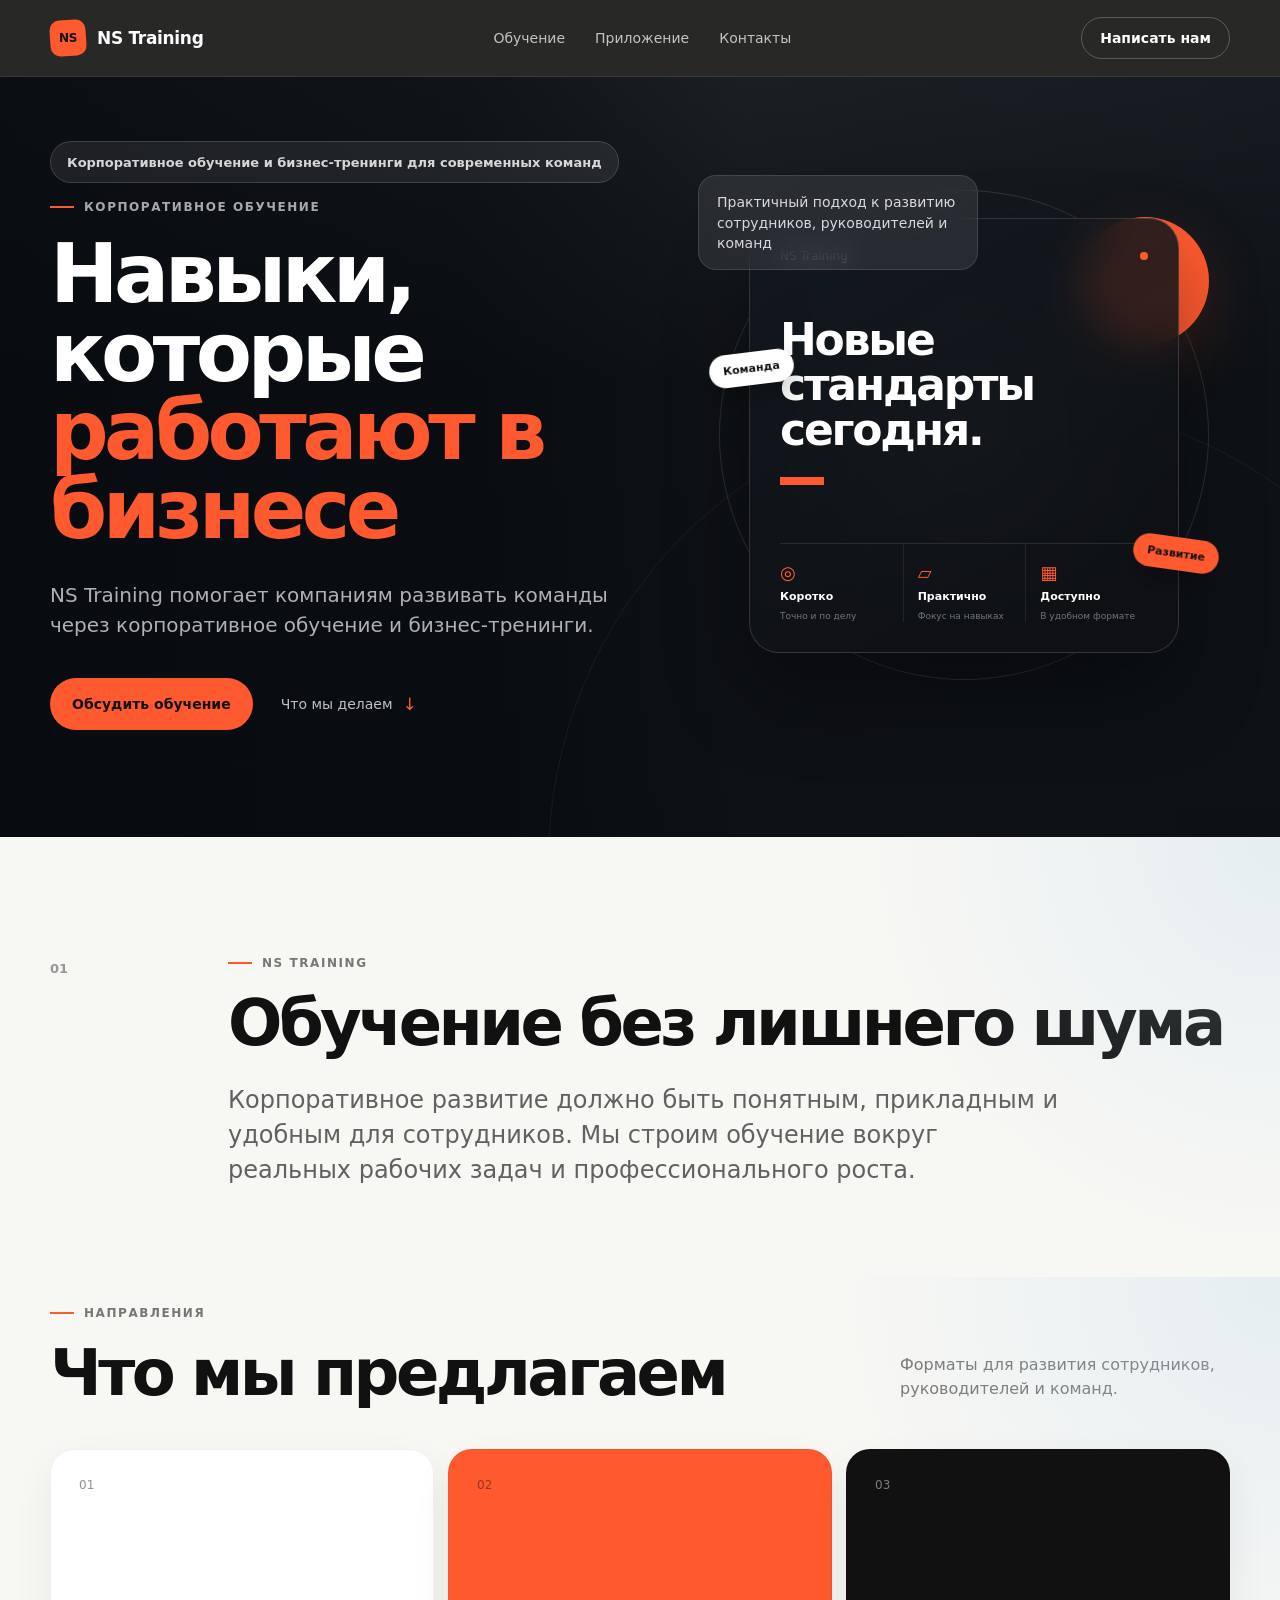
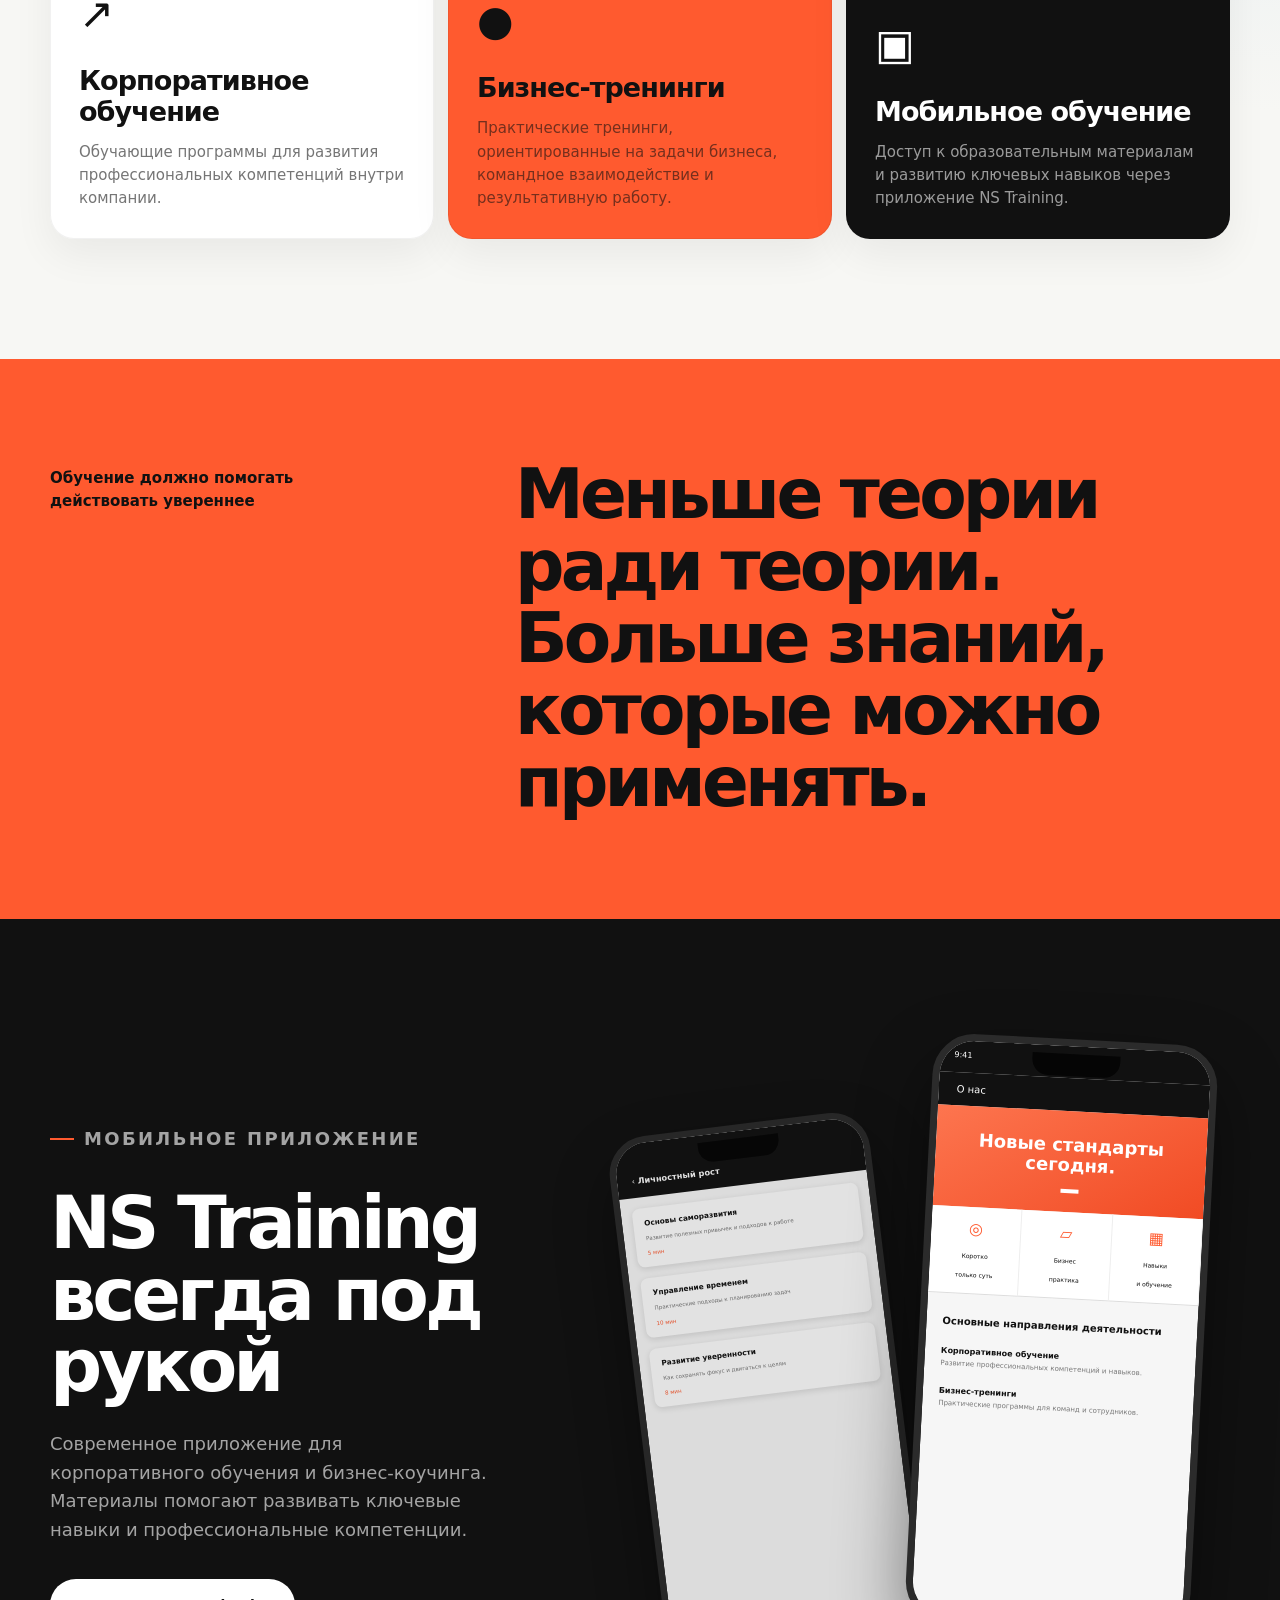
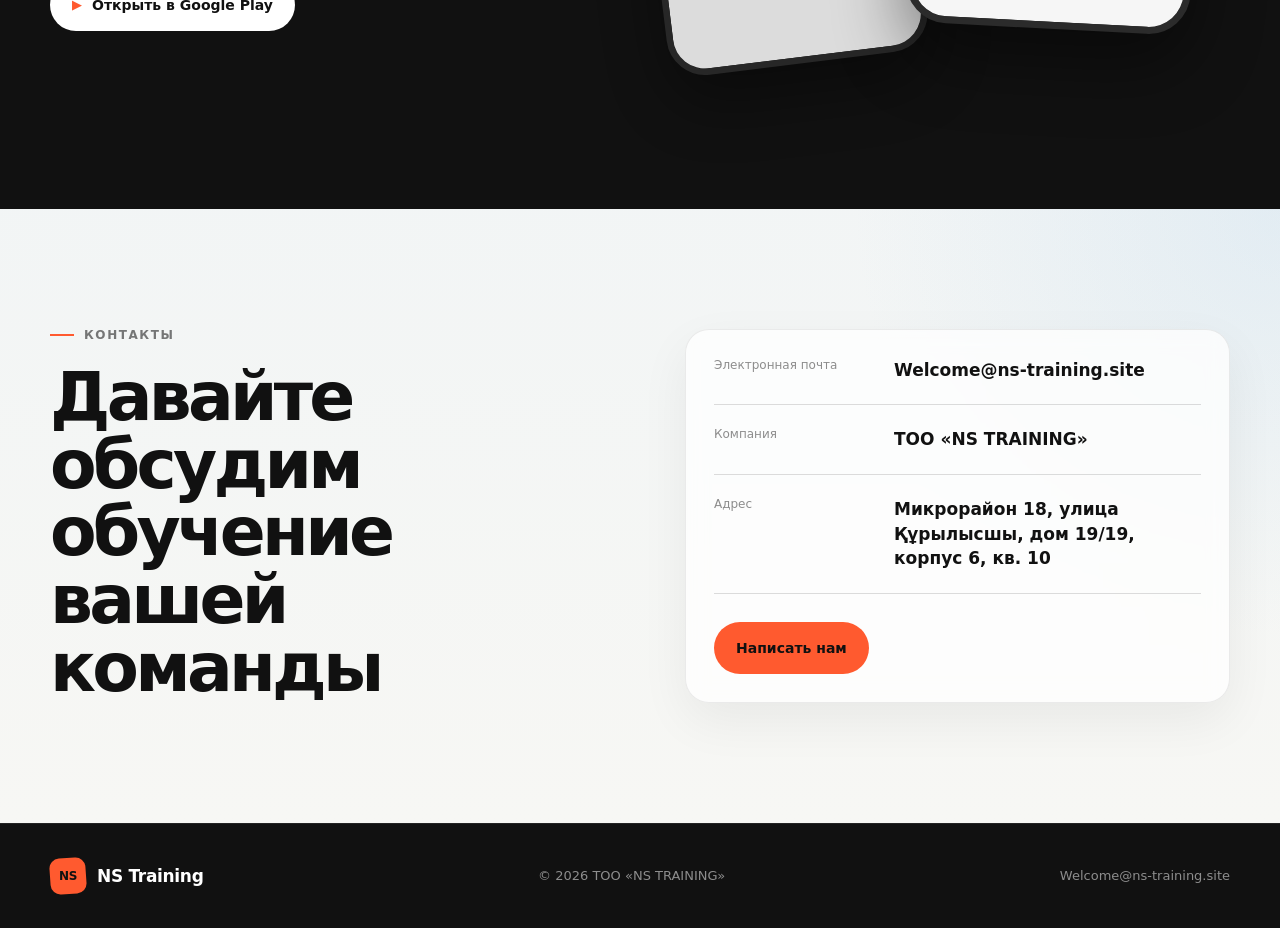
==== index.html @ 82419ef8 "Add files via upload" ====
<!doctype html>
<html lang="ru">
<head>
  <meta charset="utf-8">
  <meta name="viewport" content="width=device-width, initial-scale=1">
  <title>NS Training — корпоративное обучение и бизнес-тренинги</title>
  <meta name="description" content="NS Training — корпоративное обучение и бизнес-тренинги для развития профессиональных и управленческих навыков.">
  <meta name="theme-color" content="#111111">
  <meta property="og:title" content="NS Training — корпоративное обучение и бизнес-тренинги">
  <meta property="og:description" content="Обучение для команд и бизнеса. Практичный формат, современная подача и мобильное приложение NS Training.">
  <meta property="og:type" content="website">
  <meta property="og:url" content="https://ns-training.site/">
  <link rel="icon" href="assets/favicon.svg" type="image/svg+xml">
  <link rel="stylesheet" href="styles.css">
</head>
<body>
  <header class="site-header" id="top">
    <div class="container header-inner">
      <a class="brand" href="#top" aria-label="NS Training — на главную">
        <span class="brand-mark" aria-hidden="true"><span>NS</span></span>
        <span class="brand-name">NS Training</span>
      </a>

      <nav class="nav" aria-label="Основная навигация">
        <a href="#services">Обучение</a>
        <a href="#app">Приложение</a>
        <a href="#contacts">Контакты</a>
      </nav>

      <a class="button button-small button-outline" href="mailto:Welcome@ns-training.site">Написать нам</a>
    </div>
  </header>

  <main>
    <section class="hero section-dark">
      <div class="hero-bg" aria-hidden="true"></div>
      <div class="hero-overlay" aria-hidden="true"></div>
      <div class="container hero-grid">
        <div class="hero-copy reveal">
          <div class="hero-note">Корпоративное обучение и бизнес-тренинги для современных команд</div>
          <p class="eyebrow"><span></span> Корпоративное обучение</p>
          <h1>Навыки, которые<br><strong>работают в бизнесе</strong></h1>
          <p class="hero-lead">NS Training помогает компаниям развивать команды через корпоративное обучение и бизнес-тренинги.</p>
          <div class="hero-actions">
            <a class="button button-primary" href="mailto:Welcome@ns-training.site?subject=Запрос%20на%20обучение">Обсудить обучение</a>
            <a class="text-link" href="#services">Что мы делаем <span aria-hidden="true">↓</span></a>
          </div>
        </div>

        <div class="hero-visual reveal" aria-hidden="true">
          <div class="hero-visual-caption">Практичный подход к развитию сотрудников, руководителей и команд</div>
          <div class="orbit orbit-one"></div>
          <div class="orbit orbit-two"></div>
          <div class="hero-card hero-card-main">
            <div class="card-topline">
              <span>NS Training</span>
              <span class="dot"></span>
            </div>
            <div class="hero-card-title">Новые стандарты<br>сегодня.</div>
            <div class="hero-card-grid">
              <div><span class="mini-icon">◎</span><b>Коротко</b><small>Точно и по делу</small></div>
              <div><span class="mini-icon">▱</span><b>Практично</b><small>Фокус на навыках</small></div>
              <div><span class="mini-icon">▦</span><b>Доступно</b><small>В удобном формате</small></div>
            </div>
          </div>
          <div class="floating-chip chip-one">Команда</div>
          <div class="floating-chip chip-two">Развитие</div>
          <div class="accent-disc"></div>
        </div>
      </div>
    </section>

    <section class="intro section-light">
      <div class="container intro-grid">
        <div class="section-number">01</div>
        <div>
          <p class="eyebrow dark"><span></span> NS Training</p>
          <h2>Обучение без лишнего шума</h2>
          <p class="section-lead">Корпоративное развитие должно быть понятным, прикладным и удобным для сотрудников. Мы строим обучение вокруг реальных рабочих задач и профессионального роста.</p>
        </div>
      </div>
    </section>

    <section class="services section-light" id="services">
      <div class="container">
        <div class="section-head">
          <div>
            <p class="eyebrow dark"><span></span> Направления</p>
            <h2>Что мы предлагаем</h2>
          </div>
          <p>Форматы для развития сотрудников, руководителей и команд.</p>
        </div>

        <div class="service-grid">
          <article class="service-card reveal">
            <div class="service-index">01</div>
            <div class="service-symbol">↗</div>
            <h3>Корпоративное обучение</h3>
            <p>Обучающие программы для развития профессиональных компетенций внутри компании.</p>
          </article>

          <article class="service-card service-card-accent reveal">
            <div class="service-index">02</div>
            <div class="service-symbol">●</div>
            <h3>Бизнес-тренинги</h3>
            <p>Практические тренинги, ориентированные на задачи бизнеса, командное взаимодействие и результативную работу.</p>
          </article>

          <article class="service-card service-card-dark reveal">
            <div class="service-index">03</div>
            <div class="service-symbol">▣</div>
            <h3>Мобильное обучение</h3>
            <p>Доступ к образовательным материалам и развитию ключевых навыков через приложение NS Training.</p>
          </article>
        </div>
      </div>
    </section>

    <section class="statement section-orange">
      <div class="container statement-grid">
        <p class="statement-kicker">Обучение должно помогать действовать увереннее</p>
        <h2>Меньше теории ради теории.<br>Больше знаний, которые можно применять.</h2>
      </div>
    </section>

    <section class="app-section section-dark" id="app">
      <div class="container app-grid">
        <div class="app-copy reveal">
          <p class="eyebrow"><span></span> Мобильное приложение</p>
          <h2>NS Training<br>всегда под рукой</h2>
          <p>Современное приложение для корпоративного обучения и бизнес-коучинга. Материалы помогают развивать ключевые навыки и профессиональные компетенции.</p>
          <a class="button button-white" href="https://play.google.com/store/apps/details?id=com.nstraining.promo&pli=1" target="_blank" rel="noopener noreferrer">
            <span class="play-icon" aria-hidden="true">▶</span>
            Открыть в Google Play
          </a>
        </div>

        <div class="phones reveal" aria-label="Интерфейс приложения NS Training">
          <div class="phone phone-back" aria-hidden="true">
            <div class="phone-notch"></div>
            <div class="phone-screen white-screen">
              <div class="appbar">‹ <b>Личностный рост</b></div>
              <div class="lesson-card"><b>Основы саморазвития</b><span>Развитие полезных привычек и подходов к работе</span><small>5 мин</small></div>
              <div class="lesson-card"><b>Управление временем</b><span>Практические подходы к планированию задач</span><small>10 мин</small></div>
              <div class="lesson-card"><b>Развитие уверенности</b><span>Как сохранять фокус и двигаться к целям</span><small>8 мин</small></div>
            </div>
          </div>

          <div class="phone phone-front" aria-hidden="true">
            <div class="phone-notch"></div>
            <div class="phone-screen">
              <div class="mock-status">9:41</div>
              <div class="mock-header">О нас</div>
              <div class="mock-hero">Новые стандарты<br><b>сегодня.</b><span></span></div>
              <div class="mock-tabs">
                <div><i>◎</i><small>Коротко<br>только суть</small></div>
                <div><i>▱</i><small>Бизнес<br>практика</small></div>
                <div><i>▦</i><small>Навыки<br>и обучение</small></div>
              </div>
              <div class="mock-content">
                <b>Основные направления деятельности</b>
                <p>Корпоративное обучение</p>
                <span>Развитие профессиональных компетенций и навыков.</span>
                <p>Бизнес-тренинги</p>
                <span>Практические программы для команд и сотрудников.</span>
              </div>
            </div>
          </div>
        </div>
      </div>
    </section>

    <section class="contacts section-light" id="contacts">
      <div class="container contacts-grid">
        <div>
          <p class="eyebrow dark"><span></span> Контакты</p>
          <h2>Давайте обсудим<br>обучение вашей команды</h2>
        </div>
        <div class="contact-panel">
          <div class="contact-row">
            <span>Электронная почта</span>
            <a href="mailto:Welcome@ns-training.site">Welcome@ns-training.site</a>
          </div>
          <div class="contact-row">
            <span>Компания</span>
            <strong>ТОО «NS TRAINING»</strong>
          </div>
          <div class="contact-row">
            <span>Адрес</span>
            <address>Микрорайон 18, улица Құрылысшы, дом 19/19, корпус 6, кв. 10</address>
          </div>
          <a class="button button-primary contact-button" href="mailto:Welcome@ns-training.site?subject=Корпоративное%20обучение">Написать нам</a>
        </div>
      </div>
    </section>
  </main>

  <footer class="footer section-dark">
    <div class="container footer-inner">
      <a class="brand" href="#top" aria-label="NS Training — наверх">
        <span class="brand-mark" aria-hidden="true"><span>NS</span></span>
        <span class="brand-name">NS Training</span>
      </a>
      <p>© <span id="year"></span> ТОО «NS TRAINING»</p>
      <a href="mailto:Welcome@ns-training.site">Welcome@ns-training.site</a>
    </div>
  </footer>

  <script src="script.js"></script>
</body>
</html>
---- styles.css ----
:root {
  --black: #111111;
  --black-2: #191919;
  --white: #ffffff;
  --paper: #f7f7f4;
  --orange: #ff5a2f;
  --orange-dark: #e64922;
  --blue-fog: #e8f1f8;
  --blue-line: rgba(103, 151, 187, 0.18);
  --gray: #9d9d9d;
  --line: rgba(17, 17, 17, 0.14);
  --max: 1180px;
  --radius: 24px;
}

* { box-sizing: border-box; }
html { scroll-behavior: smooth; }
body {
  margin: 0;
  font-family: Inter, ui-sans-serif, system-ui, -apple-system, BlinkMacSystemFont, "Segoe UI", sans-serif;
  color: var(--black);
  background: var(--paper);
  -webkit-font-smoothing: antialiased;
}

a { color: inherit; text-decoration: none; }
button, a { -webkit-tap-highlight-color: transparent; }

.container {
  width: min(calc(100% - 48px), var(--max));
  margin: 0 auto;
}

.section-dark { background: var(--black); color: var(--white); }
.section-light { position: relative; }
.section-light { background: var(--paper); color: var(--black); }
.section-orange { background: var(--orange); color: var(--black); }

.site-header {
  position: sticky;
  top: 0;
  z-index: 50;
  color: var(--white);
  background: rgba(17,17,17,0.9);
  backdrop-filter: blur(16px);
  border-bottom: 1px solid rgba(255,255,255,0.08);
}

.header-inner {
  height: 76px;
  display: flex;
  align-items: center;
  justify-content: space-between;
  gap: 28px;
}

.brand { display: inline-flex; align-items: center; gap: 11px; font-weight: 750; letter-spacing: -0.02em; }
.brand-mark {
  width: 36px; height: 36px; border-radius: 10px;
  display: grid; place-items: center;
  background: var(--orange);
  color: var(--black);
  font-size: 12px; font-weight: 900;
  transform: rotate(-4deg);
}
.brand-mark span { transform: rotate(4deg); }
.brand-name { font-size: 17px; }

.nav { display: flex; align-items: center; gap: 30px; font-size: 14px; color: rgba(255,255,255,0.72); }
.nav a { transition: color .2s ease; }
.nav a:hover { color: var(--white); }

.button {
  min-height: 52px;
  padding: 0 22px;
  border-radius: 999px;
  display: inline-flex;
  align-items: center;
  justify-content: center;
  gap: 10px;
  font-weight: 750;
  font-size: 14px;
  transition: transform .2s ease, background .2s ease, color .2s ease, border-color .2s ease;
}
.button:hover { transform: translateY(-2px); }
.button-small { min-height: 42px; padding: 0 18px; }
.button-outline { border: 1px solid rgba(255,255,255,.24); }
.button-outline:hover { border-color: rgba(255,255,255,.6); }
.button-primary { background: var(--orange); color: var(--black); }
.button-primary:hover { background: #ff6e49; }
.button-white { background: var(--white); color: var(--black); }
.button-white:hover { background: #f0f0f0; }

.hero {
  min-height: 760px;
  position: relative;
  overflow: hidden;
  isolation: isolate;
}
.hero-bg {
  position: absolute;
  inset: 0;
  background-image: url("assets/hero-bg.png");
  background-size: cover;
  background-position: center center;
  opacity: .64;
  transform: scale(1.03);
}
.hero-overlay {
  position: absolute;
  inset: 0;
  background:
    linear-gradient(90deg, rgba(7,11,16,.88) 0%, rgba(7,11,16,.74) 36%, rgba(12,18,25,.52) 58%, rgba(12,18,25,.68) 100%),
    linear-gradient(180deg, rgba(195,220,239,.14) 0%, rgba(0,0,0,0) 40%, rgba(0,0,0,.12) 100%);
}
.hero::after {
  content: "";
  position: absolute;
  inset: auto -15vw -38vw auto;
  width: 72vw; height: 72vw;
  border: 1px solid rgba(255,255,255,.055);
  border-radius: 50%;
}
.hero-grid {
  min-height: 684px;
  display: grid;
  grid-template-columns: 1.05fr .95fr;
  align-items: center;
  gap: 60px;
  padding: 64px 0 76px;
  position: relative;
  z-index: 2;
}
.eyebrow {
  margin: 0 0 22px;
  display: flex; align-items: center; gap: 10px;
  text-transform: uppercase;
  font-size: 12px;
  line-height: 1;
  letter-spacing: .13em;
  font-weight: 800;
  color: rgba(255,255,255,.64);
}
.eyebrow span { width: 24px; height: 2px; background: var(--orange); }
.eyebrow.dark { color: rgba(17,17,17,.56); }
.hero h1, .app-copy h2, .contacts h2, .intro h2, .services h2, .statement h2 {
  margin: 0;
  letter-spacing: -0.055em;
}
.hero h1 { font-size: clamp(52px, 6.4vw, 92px); line-height: .96; font-weight: 570; }
.hero h1 strong { color: var(--orange); font-weight: 780; }
.hero-note {
  display: inline-flex;
  align-items: center;
  min-height: 42px;
  padding: 0 16px;
  margin-bottom: 18px;
  border: 1px solid rgba(255,255,255,.15);
  border-radius: 999px;
  background: rgba(255,255,255,.08);
  color: rgba(255,255,255,.82);
  font-size: 13px;
  font-weight: 650;
  backdrop-filter: blur(14px);
}
.hero-lead {
  max-width: 600px;
  margin: 30px 0 0;
  font-size: 20px;
  line-height: 1.5;
  color: rgba(255,255,255,.68);
}
.hero-actions { display: flex; align-items: center; gap: 28px; margin-top: 38px; }
.text-link { display: inline-flex; gap: 10px; align-items: center; color: rgba(255,255,255,.74); font-size: 14px; }
.text-link span { color: var(--orange); font-size: 17px; }

.hero-visual { min-height: 520px; position: relative; display: grid; place-items: center; }
.hero-visual-caption {
  position: absolute;
  left: 0;
  top: 0;
  max-width: 280px;
  padding: 16px 18px;
  border: 1px solid rgba(255,255,255,.12);
  border-radius: 18px;
  background: rgba(255,255,255,.09);
  color: rgba(255,255,255,.82);
  font-size: 14px;
  line-height: 1.45;
  backdrop-filter: blur(14px);
  z-index: 6;
}
.hero-card {
  position: relative; z-index: 5;
  width: min(100%, 430px);
  padding: 30px;
  border: 1px solid rgba(255,255,255,.14);
  border-radius: 30px;
  background: linear-gradient(150deg, rgba(18,25,32,.88) 0%, rgba(15,17,20,.84) 82%);
  box-shadow: 0 40px 80px rgba(0,0,0,.35);
  backdrop-filter: blur(20px);
}
.card-topline { display: flex; justify-content: space-between; align-items: center; font-size: 12px; color: rgba(255,255,255,.48); }
.card-topline .dot { width: 8px; height: 8px; border-radius: 50%; background: var(--orange); }
.hero-card-title { margin-top: 55px; font-size: 44px; line-height: 1.02; font-weight: 800; letter-spacing: -.05em; }
.hero-card-title::after { content: ""; display: block; width: 44px; height: 8px; background: var(--orange); margin-top: 24px; }
.hero-card-grid { display: grid; grid-template-columns: repeat(3,1fr); margin-top: 58px; border-top: 1px solid rgba(255,255,255,.1); }
.hero-card-grid > div { padding: 18px 8px 0 0; display: flex; flex-direction: column; gap: 7px; }
.hero-card-grid > div + div { padding-left: 14px; border-left: 1px solid rgba(255,255,255,.08); }
.mini-icon { color: var(--orange); font-size: 18px; }
.hero-card-grid b { font-size: 11px; }
.hero-card-grid small { color: rgba(255,255,255,.42); font-size: 9px; line-height: 1.35; }

.orbit { position: absolute; border-radius: 50%; border: 1px solid rgba(255,255,255,.12); background: radial-gradient(circle at center, rgba(255,255,255,.06), transparent 68%); }
.orbit-one { width: 490px; height: 490px; }
.orbit-two { width: 390px; height: 390px; }
.accent-disc { position: absolute; width: 128px; height: 128px; border-radius: 50%; background: var(--orange); right: 4%; top: 8%; box-shadow: 0 20px 60px rgba(255,90,47,.18); }
.floating-chip { position: absolute; z-index: 8; padding: 10px 14px; border-radius: 999px; background: var(--white); color: var(--black); font-size: 11px; font-weight: 800; box-shadow: 0 12px 30px rgba(0,0,0,.25); }
.chip-one { left: 2%; top: 34%; transform: rotate(-7deg); }
.chip-two { right: 2%; bottom: 24%; transform: rotate(8deg); background: var(--orange); }

.intro { padding: 120px 0 90px; }
.intro::before, .services::before, .contacts::before {
  content: "";
  position: absolute;
  inset: 0;
  pointer-events: none;
  background: radial-gradient(circle at top right, rgba(186,214,236,.28), transparent 30%);
}
.intro-grid { display: grid; grid-template-columns: 120px 1fr; gap: 58px; }
.section-number { font-size: 13px; font-weight: 800; color: rgba(17,17,17,.42); padding-top: 4px; }
.intro h2, .services h2 { font-size: clamp(42px, 5vw, 68px); line-height: 1; }
.section-lead { max-width: 840px; font-size: 24px; line-height: 1.45; margin: 28px 0 0; color: rgba(17,17,17,.65); }

.services { padding: 30px 0 120px; }
.section-head { display: flex; align-items: flex-end; justify-content: space-between; gap: 60px; margin-bottom: 44px; }
.section-head > p { max-width: 330px; margin: 0 0 4px; line-height: 1.5; color: rgba(17,17,17,.55); }
.service-grid { display: grid; grid-template-columns: repeat(3,1fr); gap: 14px; }
.service-card {
  min-height: 390px;
  padding: 28px;
  border-radius: var(--radius);
  background: rgba(255,255,255,.92);
  border: 1px solid rgba(17,17,17,.06);
  display: flex;
  flex-direction: column;
  box-shadow: 0 16px 40px rgba(17,17,17,.06);
  backdrop-filter: blur(8px);
}
.service-card-accent { background: var(--orange); }
.service-card-dark { background: var(--black); color: var(--white); }
.service-index { font-size: 12px; color: rgba(17,17,17,.45); }
.service-card-dark .service-index { color: rgba(255,255,255,.45); }
.service-symbol { margin-top: auto; font-size: 42px; line-height: 1; }
.service-card h3 { margin: 30px 0 14px; font-size: 27px; letter-spacing: -.035em; }
.service-card p { margin: 0; line-height: 1.55; color: rgba(17,17,17,.58); font-size: 15px; }
.service-card-dark p { color: rgba(255,255,255,.58); }

.statement { padding: 100px 0; }
.statement-grid { display: grid; grid-template-columns: .7fr 1.3fr; gap: 80px; align-items: start; }
.statement-kicker { margin: 8px 0 0; max-width: 290px; font-size: 15px; line-height: 1.5; font-weight: 700; }
.statement h2 { font-size: clamp(42px, 5.4vw, 72px); line-height: 1.04; }

.app-section { padding: 120px 0; overflow: hidden; }
.app-grid { display: grid; grid-template-columns: .82fr 1.18fr; gap: 80px; align-items: center; }
.app-copy h2 { font-size: clamp(48px, 5.7vw, 78px); line-height: .98; }
.app-copy p { max-width: 530px; margin: 28px 0 34px; font-size: 18px; line-height: 1.6; color: rgba(255,255,255,.62); }
.play-icon { color: var(--orange); font-size: 13px; }
.phones { position: relative; min-height: 650px; }
.phone {
  width: 285px;
  height: 590px;
  border-radius: 42px;
  background: #050505;
  border: 7px solid #2b2b2b;
  box-shadow: 0 30px 70px rgba(0,0,0,.45);
  overflow: hidden;
  position: absolute;
}
.phone-front { right: 4%; top: 0; transform: rotate(3deg); z-index: 3; }
.phone-back { left: 7%; bottom: 0; transform: rotate(-7deg) scale(.92); opacity: .88; }
.phone-notch { position: absolute; z-index: 5; top: 8px; left: 50%; transform: translateX(-50%); width: 88px; height: 22px; background: #050505; border-radius: 0 0 16px 16px; }
.phone-screen { width: 100%; height: 100%; background: #f6f6f6; color: var(--black); overflow: hidden; }
.mock-status { height: 32px; padding: 10px 14px 0; background: #111; color: #fff; font-size: 8px; }
.mock-header { background: #111; color: #fff; padding: 11px 18px; font-size: 10px; }
.mock-hero { background: linear-gradient(150deg, #fd754f, #f14b24); color: #fff; text-align: center; padding: 24px 12px 19px; font-size: 18px; line-height: 1.1; font-weight: 720; }
.mock-hero span { display: block; width: 18px; height: 4px; background: #fff; margin: 14px auto 0; }
.mock-tabs { display: grid; grid-template-columns: repeat(3,1fr); background: #fff; border-bottom: 1px solid #ddd; }
.mock-tabs div { padding: 12px 6px; text-align: center; border-right: 1px solid #eee; }
.mock-tabs i { display: block; font-style: normal; color: var(--orange); margin-bottom: 5px; }
.mock-tabs small { font-size: 6px; line-height: 1.2; }
.mock-content { padding: 16px; }
.mock-content > b { font-size: 10px; }
.mock-content p { margin: 18px 0 3px; font-size: 8px; font-weight: 700; }
.mock-content span { display: block; font-size: 7px; line-height: 1.45; color: #777; }
.white-screen { background: #f8f8f8; }
.appbar { background: #111; color: #fff; padding: 36px 16px 13px; font-size: 9px; }
.lesson-card { margin: 12px; padding: 12px; border-radius: 8px; background: #fff; box-shadow: 0 2px 7px rgba(0,0,0,.12); }
.lesson-card b { display: block; font-size: 8px; }
.lesson-card span { display: block; margin-top: 8px; font-size: 6px; line-height: 1.4; color: #777; }
.lesson-card small { display: block; margin-top: 8px; font-size: 6px; color: var(--orange); }

.contacts { padding: 120px 0; background: linear-gradient(180deg, rgba(232,241,248,.32) 0%, rgba(255,255,255,0) 100%); }
.contacts-grid { display: grid; grid-template-columns: 1fr 1fr; gap: 90px; align-items: start; }
.contacts h2 { font-size: clamp(44px, 5.3vw, 70px); line-height: 1; }
.contact-panel { border: 1px solid rgba(17,17,17,.08); border-radius: 24px; padding: 6px 28px 28px; background: rgba(255,255,255,.75); backdrop-filter: blur(10px); box-shadow: 0 18px 50px rgba(17,17,17,.06); }
.contact-row { display: grid; grid-template-columns: 160px 1fr; gap: 20px; padding: 22px 0; border-bottom: 1px solid var(--line); align-items: start; }
.contact-row > span { font-size: 12px; color: rgba(17,17,17,.48); }
.contact-row a, .contact-row strong, .contact-row address { font-size: 17px; line-height: 1.45; font-style: normal; font-weight: 670; }
.contact-row a:hover { color: var(--orange-dark); }
.contact-button { margin-top: 28px; }

.footer { padding: 34px 0; border-top: 1px solid rgba(255,255,255,.08); }
.footer-inner { display: flex; align-items: center; justify-content: space-between; gap: 20px; }
.footer p, .footer > .container > a:last-child { margin: 0; color: rgba(255,255,255,.52); font-size: 13px; }

.reveal { opacity: 0; transform: translateY(22px); transition: opacity .7s ease, transform .7s ease; }
.reveal.visible { opacity: 1; transform: translateY(0); }

@media (prefers-reduced-motion: reduce) {
  html { scroll-behavior: auto; }
  .reveal { opacity: 1; transform: none; transition: none; }
  .button { transition: none; }
}

@media (max-width: 980px) {
  .nav { display: none; }
  .hero-grid, .app-grid, .contacts-grid { grid-template-columns: 1fr; }
  .hero-grid { padding-top: 80px; }
  .hero-visual { min-height: 500px; }
  .section-head { align-items: start; flex-direction: column; gap: 18px; }
  .service-grid { grid-template-columns: 1fr; }
  .service-card { min-height: 280px; }
  .statement-grid { grid-template-columns: 1fr; gap: 30px; }
  .app-grid { gap: 35px; }
  .phones { width: min(100%, 660px); margin: 0 auto; }
  .contacts-grid { gap: 45px; }
}

@media (max-width: 680px) {
  .hero-bg { background-position: 68% center; }
  .container { width: min(calc(100% - 30px), var(--max)); }
  .header-inner { height: 66px; }
  .header-inner .button { display: none; }
  .hero { min-height: auto; }
  .hero-grid { min-height: auto; padding: 72px 0 50px; gap: 28px; }
  .hero h1 { font-size: clamp(46px, 14vw, 68px); }
  .hero-note { min-height: auto; padding: 10px 14px; font-size: 12px; line-height: 1.35; }
  .hero-visual-caption { max-width: 210px; padding: 13px 14px; font-size: 12px; }
  .hero-lead { font-size: 17px; }
  .hero-actions { align-items: stretch; flex-direction: column; gap: 18px; }
  .hero-actions .button { width: 100%; }
  .hero-visual { min-height: 410px; }
  .hero-card { padding: 22px; border-radius: 24px; width: 92%; }
  .hero-card-title { font-size: 34px; margin-top: 38px; }
  .hero-card-grid { margin-top: 42px; }
  .orbit-one { width: 390px; height: 390px; }
  .orbit-two { width: 305px; height: 305px; }
  .accent-disc { width: 86px; height: 86px; }
  .chip-one { left: 0; top: 25%; }
  .chip-two { right: 0; bottom: 16%; }
  .intro { padding: 84px 0 60px; }
  .intro-grid { grid-template-columns: 1fr; gap: 22px; }
  .section-lead { font-size: 20px; }
  .services { padding-bottom: 84px; }
  .statement { padding: 72px 0; }
  .app-section { padding: 84px 0 70px; }
  .phones { min-height: 530px; }
  .phone { width: 225px; height: 470px; border-radius: 34px; border-width: 5px; }
  .phone-front { right: 0; }
  .phone-back { left: -12px; }
  .phone-notch { width: 74px; height: 18px; }
  .contacts { padding: 84px 0; }
  .contact-row { grid-template-columns: 1fr; gap: 8px; }
  .footer-inner { flex-direction: column; align-items: flex-start; }
}
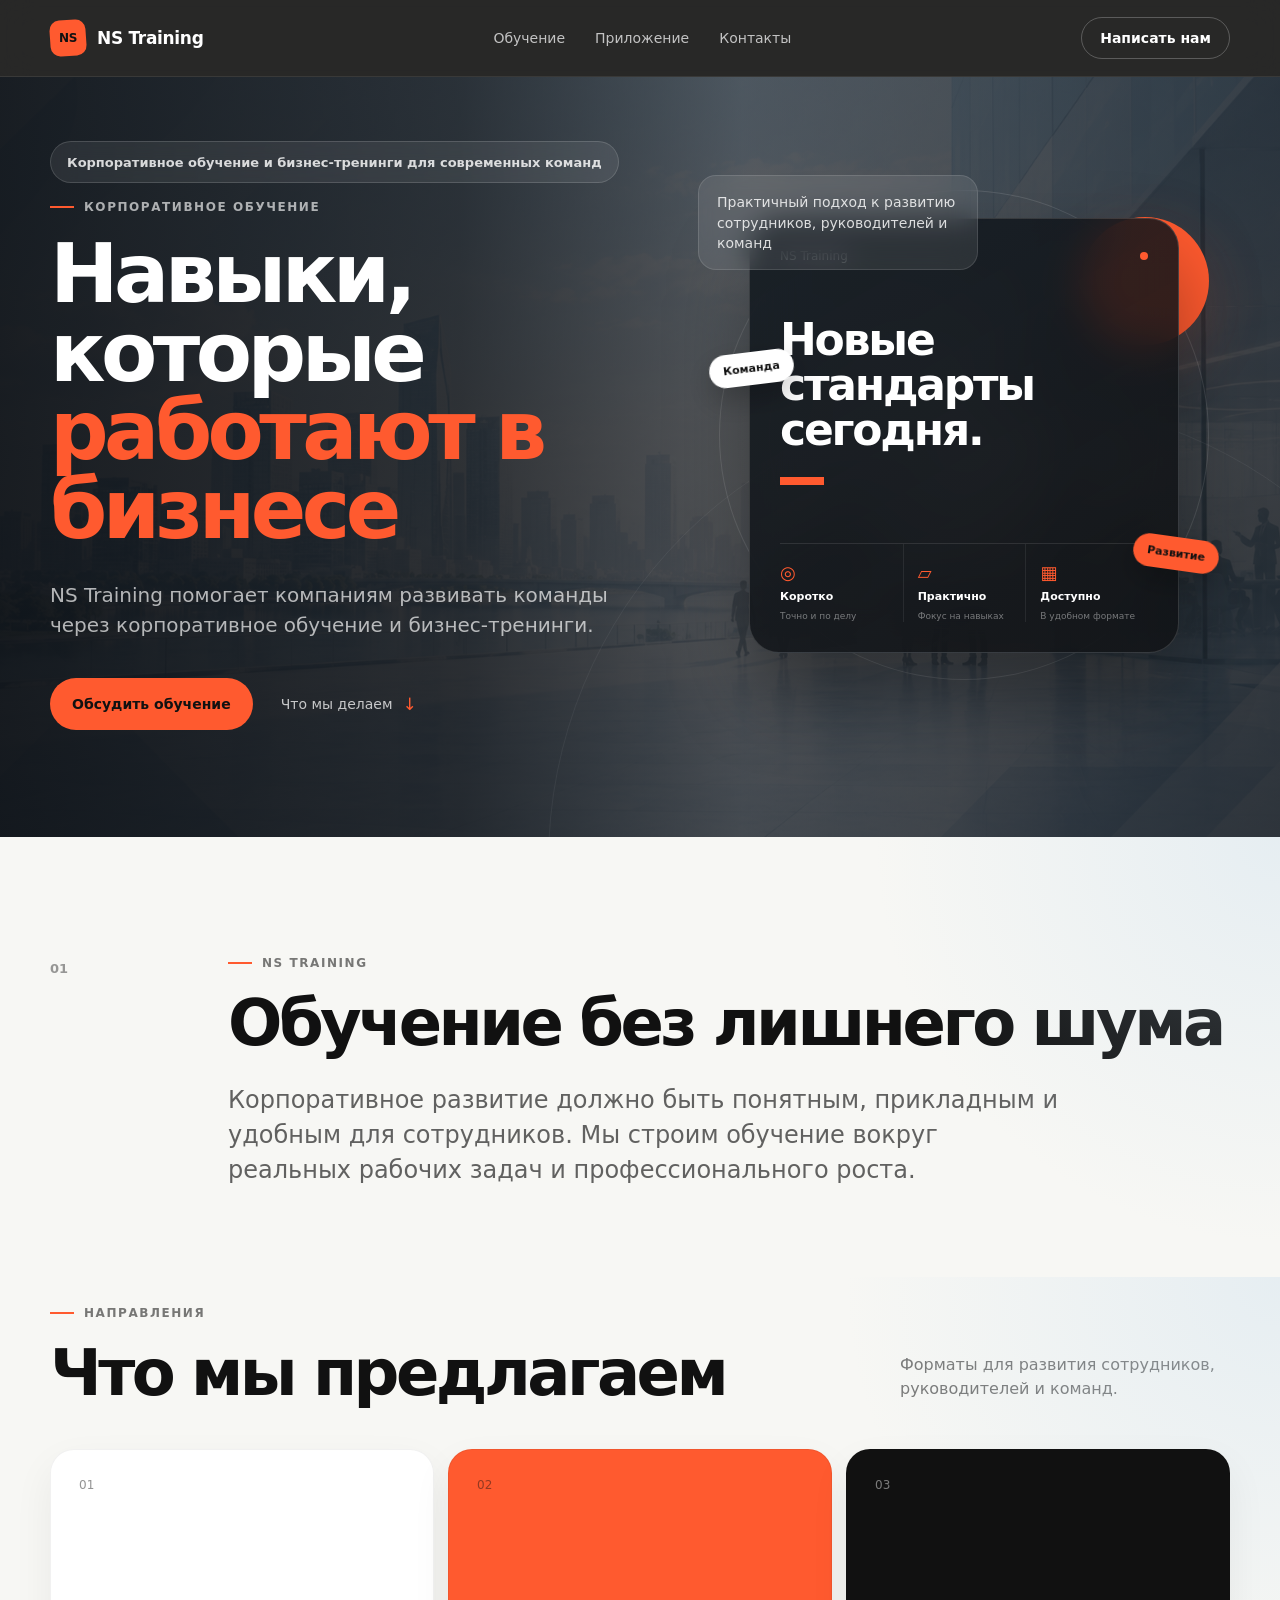
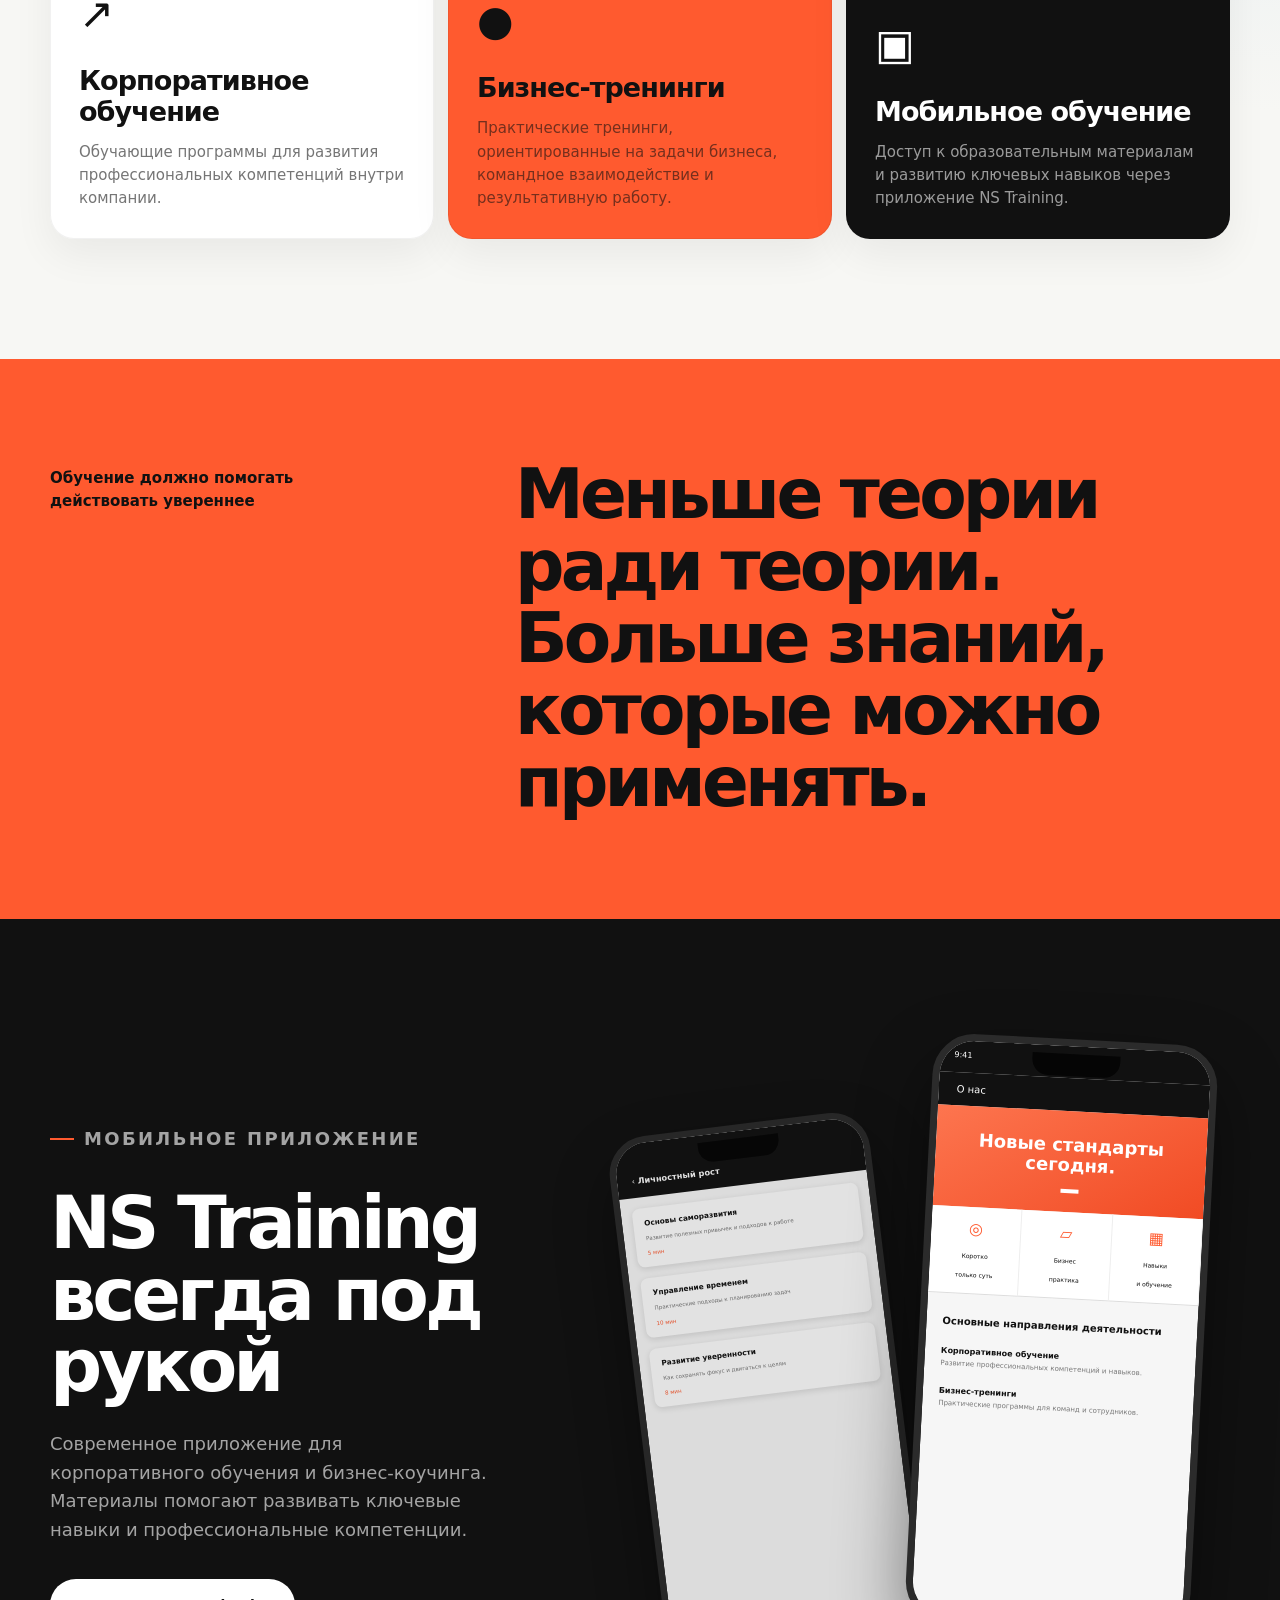
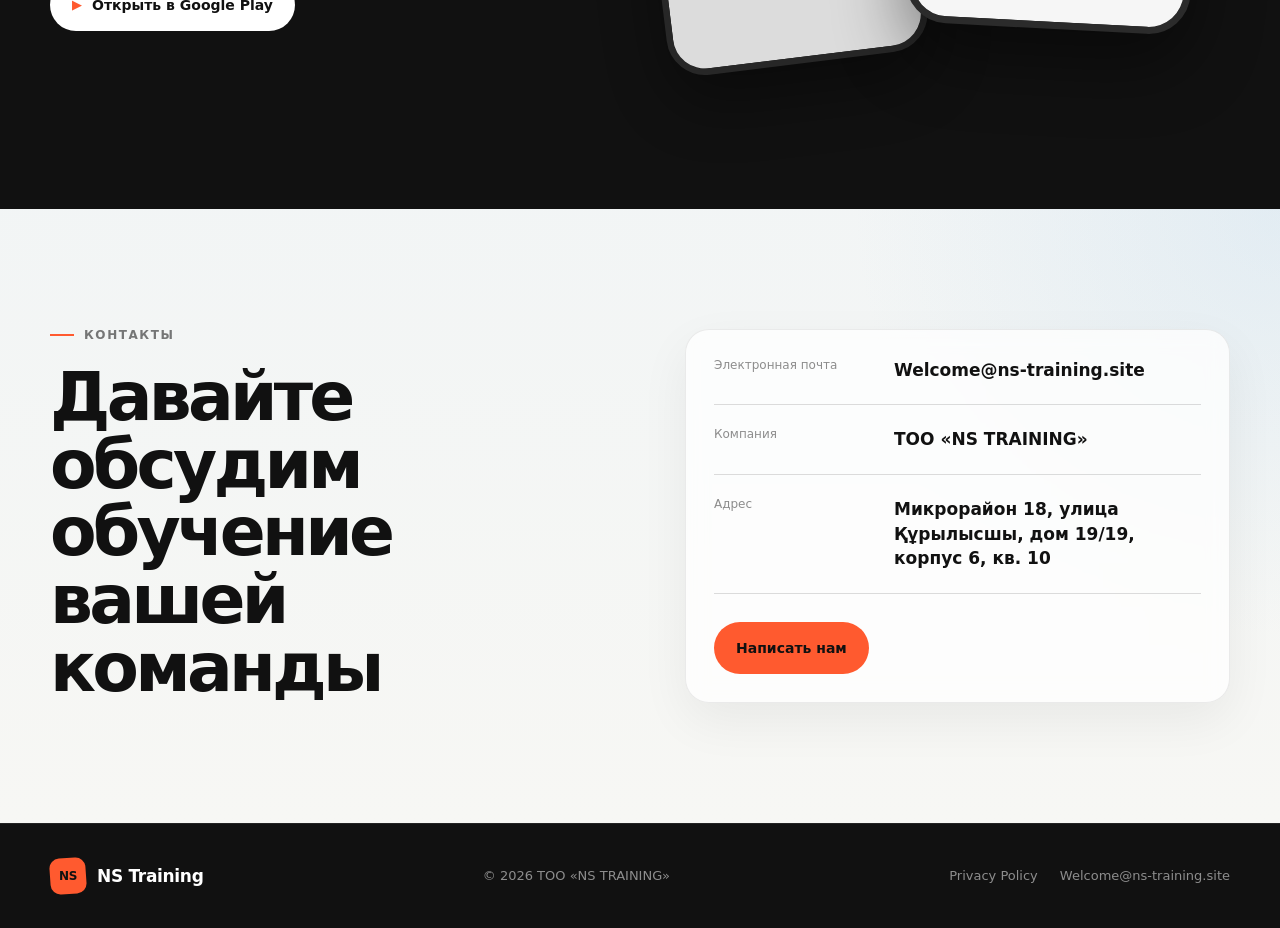
==== commit aeb24442: "Add files via upload" ====
--- a/index.html
+++ b/index.html
@@ -202,7 +202,10 @@
         <span class="brand-name">NS Training</span>
       </a>
       <p>© <span id="year"></span> ТОО «NS TRAINING»</p>
-      <a href="mailto:Welcome@ns-training.site">Welcome@ns-training.site</a>
+      <div class="footer-links">
+        <a href="privacy.html">Privacy Policy</a>
+        <a href="mailto:Welcome@ns-training.site">Welcome@ns-training.site</a>
+      </div>
     </div>
   </footer>
 
--- a/styles.css
+++ b/styles.css
@@ -374,3 +374,141 @@
   .contact-row { grid-template-columns: 1fr; gap: 8px; }
   .footer-inner { flex-direction: column; align-items: flex-start; }
 }
+
+/* Privacy Policy */
+.legal-body { background: var(--paper); }
+.legal-main { min-height: 70vh; }
+.legal-nav a { white-space: nowrap; }
+.legal-hero { position: relative; overflow: hidden; }
+.legal-hero::after {
+  content: "";
+  position: absolute;
+  width: 420px;
+  height: 420px;
+  right: -120px;
+  top: -220px;
+  border-radius: 50%;
+  background: var(--orange);
+  opacity: .16;
+}
+.legal-hero-inner { position: relative; z-index: 1; padding: 92px 0 82px; }
+.legal-hero h1 {
+  margin: 0;
+  font-size: clamp(52px, 8vw, 96px);
+  line-height: .95;
+  letter-spacing: -.055em;
+}
+.legal-hero p:last-child {
+  max-width: 660px;
+  margin: 26px 0 0;
+  color: rgba(255,255,255,.62);
+  font-size: 18px;
+  line-height: 1.6;
+}
+.legal-section { padding: 84px 0 110px; }
+.legal-layout {
+  display: grid;
+  grid-template-columns: 220px minmax(0, 820px);
+  justify-content: space-between;
+  gap: 80px;
+  align-items: start;
+}
+.legal-aside {
+  position: sticky;
+  top: 112px;
+  display: flex;
+  flex-direction: column;
+  gap: 12px;
+  padding-top: 8px;
+}
+.legal-label {
+  color: rgba(17,17,17,.45);
+  font-size: 11px;
+  font-weight: 800;
+  text-transform: uppercase;
+  letter-spacing: .12em;
+}
+.legal-aside strong { font-size: 16px; }
+.legal-aside a {
+  margin-top: 12px;
+  color: rgba(17,17,17,.56);
+  font-size: 13px;
+  font-weight: 700;
+}
+.legal-aside a:hover { color: var(--orange-dark); }
+.legal-content {
+  background: rgba(255,255,255,.86);
+  border: 1px solid rgba(17,17,17,.07);
+  border-radius: 24px;
+  box-shadow: 0 18px 50px rgba(17,17,17,.05);
+  padding: clamp(28px, 5vw, 64px);
+  overflow-wrap: anywhere;
+}
+.legal-content > h1:first-child {
+  margin: 0 0 10px;
+  font-size: clamp(40px, 6vw, 62px);
+  line-height: 1;
+  letter-spacing: -.045em;
+}
+.legal-content h2 {
+  margin: 56px 0 18px;
+  padding-top: 10px;
+  font-size: clamp(28px, 3.5vw, 38px);
+  line-height: 1.08;
+  letter-spacing: -.035em;
+}
+.legal-content h3 {
+  margin: 38px 0 14px;
+  font-size: 23px;
+  line-height: 1.2;
+  letter-spacing: -.02em;
+}
+.legal-content h4 {
+  margin: 28px 0 12px;
+  font-size: 17px;
+  line-height: 1.3;
+}
+.legal-content p,
+.legal-content li {
+  color: rgba(17,17,17,.72);
+  font-size: 15px;
+  line-height: 1.75;
+}
+.legal-content p { margin: 0 0 18px; }
+.legal-content ul { margin: 0 0 22px; padding-left: 22px; }
+.legal-content li + li { margin-top: 8px; }
+.legal-content a {
+  color: var(--orange-dark);
+  text-decoration: underline;
+  text-decoration-thickness: 1px;
+  text-underline-offset: 3px;
+}
+.legal-content strong { color: var(--black); }
+.footer-links { display: flex; align-items: center; gap: 22px; }
+.footer-links a {
+  color: rgba(255,255,255,.52);
+  font-size: 13px;
+  transition: color .2s ease;
+}
+.footer-links a:hover,
+.footer-links a[aria-current="page"] { color: var(--white); }
+
+@media (max-width: 980px) {
+  .legal-layout { grid-template-columns: 1fr; gap: 28px; }
+  .legal-aside { position: static; flex-direction: row; flex-wrap: wrap; align-items: baseline; }
+  .legal-aside a { margin: 0 0 0 auto; }
+}
+
+@media (max-width: 680px) {
+  .legal-hero-inner { padding: 68px 0 60px; }
+  .legal-hero h1 { font-size: clamp(46px, 15vw, 66px); }
+  .legal-hero p:last-child { font-size: 16px; }
+  .legal-section { padding: 54px 0 72px; }
+  .legal-content { border-radius: 18px; padding: 26px 20px; }
+  .legal-content h2 { margin-top: 44px; }
+  .legal-content h3 { margin-top: 32px; }
+  .legal-content p,
+  .legal-content li { font-size: 14px; line-height: 1.7; }
+  .legal-aside { display: none; }
+  .footer-links { flex-direction: column; align-items: flex-start; gap: 10px; }
+}
